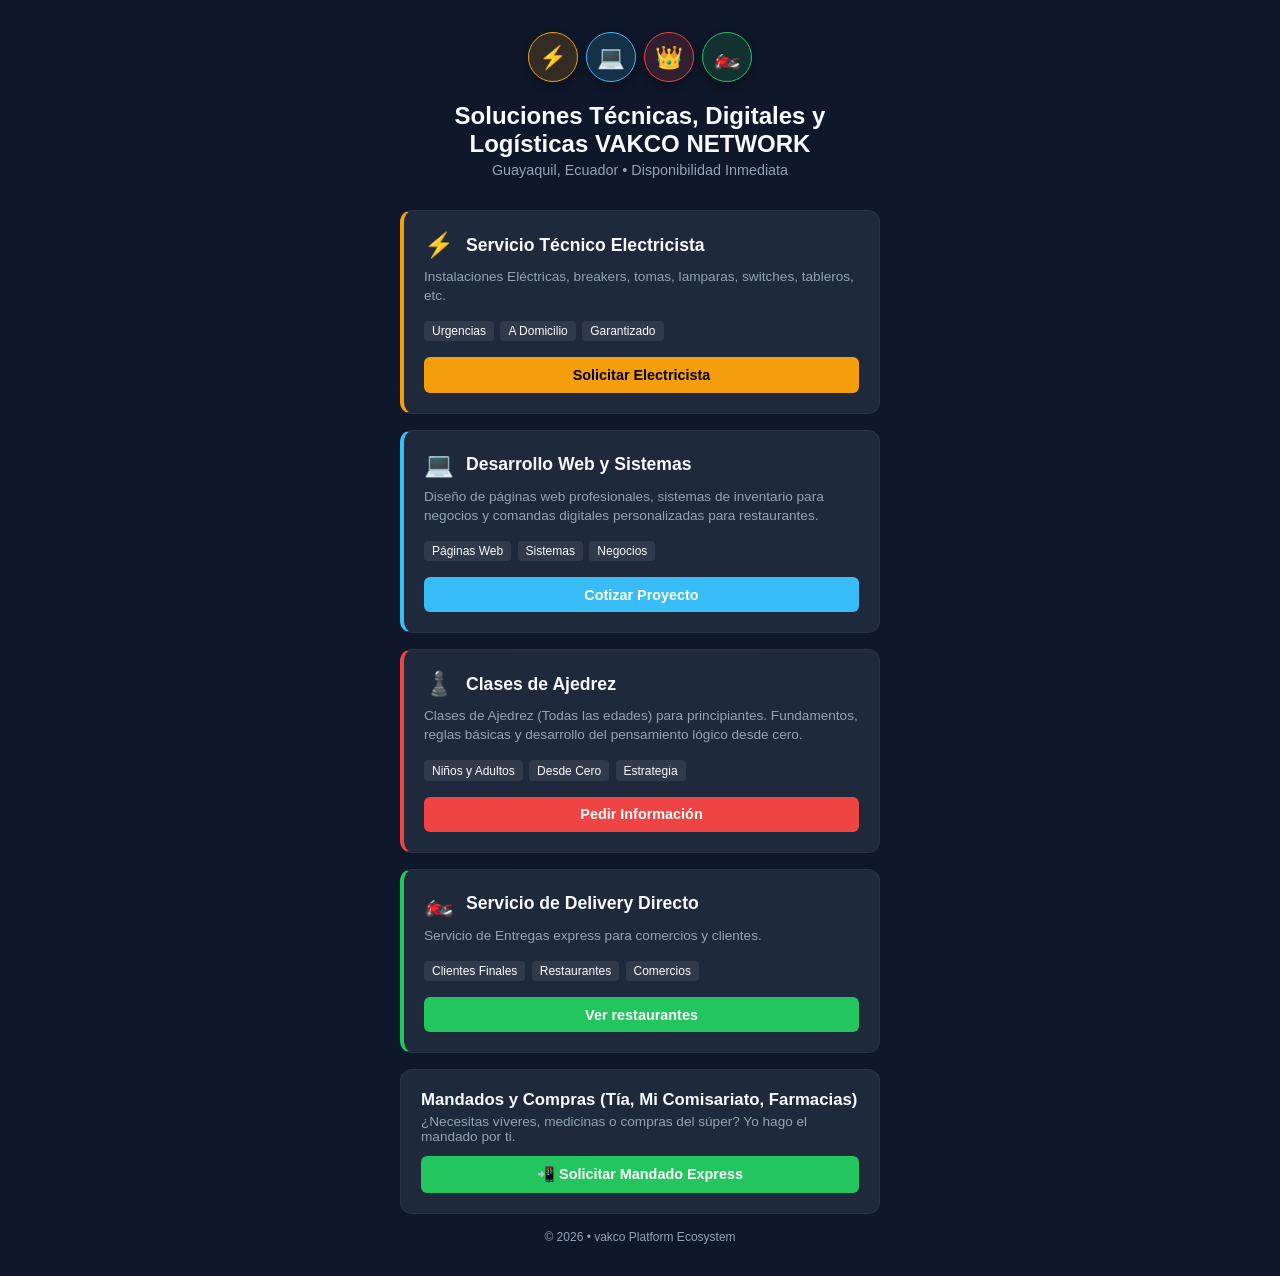
==== index.html @ 9e5ed891 "Fix HTML encoding issues in index.html" ====
<!DOCTYPE html>
<html lang="es">
<head>
    <meta charset="UTF-8">
    <meta name="viewport" content="width=device-width, initial-scale=1.0">
    <title>Soluciones Técnicas, Digitales y Logística VAKCO EXPRESS</title>
<link rel="stylesheet" href="estilos.css">      
</head>
<body>

    <div class="container">
        <header>
            <div class="logo-row">
                <div class="logo-circle circle-electricidad">⚡</div>
                <div class="logo-circle circle-software">💻</div>
                <div class="logo-circle circle-ajedrez">👑</div>
                <div class="logo-circle circle-delivery">🏍️</div>
            </div>
            <h1>Soluciones Técnicas, Digitales y Logísticas VAKCO NETWORK</h1>
            <p>Guayaquil, Ecuador • Disponibilidad Inmediata</p>
        </header>


        <!-- Tarjeta 1: Electricidad -->
        <div class="card electricidad">
            <div class="card-header">
                <span class="icon">⚡</span>
                <span class="card-title">Servicio Técnico Electricista</span>
            </div>
            <p class="card-desc">Instalaciones Eléctricas, breakers, tomas, lamparas, switches, tableros, etc.</p>
            <div class="tags">
                <a href="https://wa.me" class="tag" style="text-decoration: none;" target="_blank">Urgencias</a>
                <a href="https://wa.me" class="tag" style="text-decoration: none;" target="_blank">A Domicilio</a>
                <a href="https://wa.me" class="tag" style="text-decoration: none;" target="_blank">Garantizado</a>
            </div>
            <a href="https://wa.me" class="btn-action" target="_blank">Solicitar Electricista</a>
        </div>

        <!-- Tarjeta 2: Sistemas y Web -->
        <div class="card software">
            <div class="card-header">
                <span class="icon">💻</span>
                <span class="card-title">Desarrollo Web y Sistemas</span>
            </div>
            <p class="card-desc">Diseño de páginas web profesionales, sistemas de inventario para negocios y comandas digitales personalizadas para restaurantes.</p>
            <div class="tags">
                <a href="https://wa.me" class="tag" style="text-decoration: none;" target="_blank">Páginas Web</a>
                <a href="https://wa.me" class="tag" style="text-decoration: none;" target="_blank">Sistemas</a>
                <a href="https://wa.me" class="tag" style="text-decoration: none;" target="_blank">Negocios</a>
            </div>
            <a href="https://wa.me" class="btn-action" target="_blank">Cotizar Proyecto</a>
        </div>

        <!-- Tarjeta 3: Ajedrez -->
        <div class="card ajedrez">
            <div class="card-header">
                <span class="icon">♟️</span>
                <span class="card-title">Clases de Ajedrez</span>
            </div>
            <p class="card-desc">Clases de Ajedrez (Todas las edades) para principiantes. Fundamentos, reglas básicas y desarrollo del pensamiento lógico desde cero.</p>
            <div class="tags">
                <a href="https://wa.me" class="tag" style="text-decoration: none;" target="_blank">Niños y Adultos</a>
                <a href="https://wa.me" class="tag" style="text-decoration: none;" target="_blank">Desde Cero</a>
                <a href="https://wa.me" class="tag" style="text-decoration: none;" target="_blank">Estrategia</a>
            </div>
            <a href="https://wa.me" class="btn-action" target="_blank">Pedir Información</a>
        </div>

        <!-- Tarjeta 4: Delivery -->
        <div class="card delivery">
            <div class="card-header">
                <span class="icon">🏍️</span>
                <span class="card-title">Servicio de Delivery Directo</span>
            </div>
            <p class="card-desc">Servicio de Entregas express para comercios y clientes. </p>
            <div class="tags">
                <a href="https://wa.me" class="tag" style="text-decoration: none;" target="_blank">Clientes Finales</a>
                <a href="https://wa.me" class="tag" style="text-decoration: none;" target="_blank">Restaurantes</a>
                <a href="https://wa.me" class="tag" style="text-decoration: none;" target="_blank">Comercios</a>
            </div>
            <button class="btn-action" onclick="toggleMarketplace()">Ver restaurantes</button>
        </div>

        <!-- Sección de Restaurantes vakco Marketplace -->
            <div style="display: none;">
                <h2 class="section-title">🍔 Red vakco Express</h2>
                
                <!-- BARRA DE FILTROS (Categorías Comerciales) -->
                <div style="display: flex; gap: 0.5rem; overflow-x: auto; padding-bottom: 0.75rem; margin-bottom: 1rem; width: 100%; scrollbar-width: none;">
                    <button style="background: var(--accent-green); color: white; border: none; padding: 0.4rem 0.8rem; border-radius: 20px; font-size: 0.8rem; font-weight: bold; cursor: pointer; white-space: nowrap;" onclick="filterCategory('todos')">Todos</button>
                    <button style="background: rgba(255,255,255,0.08); color: white; border: none; padding: 0.4rem 0.8rem; border-radius: 20px; font-size: 0.8rem; cursor: pointer; white-space: nowrap;" onclick="filterCategory('bolones')">🟢 Bolones</button>
                    <button style="background: rgba(255,255,255,0.08); color: white; border: none; padding: 0.4rem 0.8rem; border-radius: 20px; font-size: 0.8rem; cursor: pointer; white-space: nowrap;" onclick="filterCategory('asaderos')">🍗 Asaderos</button>
                    <button style="background: rgba(255,255,255,0.08); color: white; border: none; padding: 0.4rem 0.8rem; border-radius: 20px; font-size: 0.8rem; cursor: pointer; white-space: nowrap;" onclick="filterCategory('picanterias')">🍗 Picanterias</button>
                    <button style="background: rgba(255,255,255,0.08); color: white; border: none; padding: 0.4rem 0.8rem; border-radius: 20px; font-size: 0.8rem; cursor: pointer; white-space: nowrap;" onclick="filterCategory('cevicherias')">🐟 Cevicherías</button>
                    <button style="background: rgba(255,255,255,0.08); color: white; border: none; padding: 0.4rem 0.8rem; border-radius: 20px; font-size: 0.8rem; cursor: pointer; white-space: nowrap;" onclick="filterCategory('mandados')">🛒 Supermercados y Farmacias</button>
                </div>

                <div id="vakco-marketplace" class="restaurant-list">
                    
                     <!-- LOCAL 1: BOLONES (La Esquina de Pedrito) -->
                    <div class="rest-item" data-category="bolones">
                        <div class="rest-info">
                            <h3>La Esquina de Pedrito</h3>
                            <p>Bolones, Tigrillos y productos de Verde.</p>
                        </div>
                        <a href="restaurantes/pedrito.html" class="menu-toggle" style="text-decoration: none; display: inline-block;">Ver Menú Disponible</a>   
                    </div>
                    <!-- fin rest 1-->


                    <!-- LOCAL 2: ASADEROS (Asadero de Pollos El Puma) -->
                    <div class="rest-item" data-category="asaderos">
                        <div class="rest-info">
                            <h3>Asadero de Pollos El Puma</h3>
                            <p>Asados con Arroz blanco o moro, menestra y maduro.</p>
                        </div>
                        <a href="restaurantes/el_puma.html" class="menu-toggle" style="text-decoration: none; display: inline-block;">Ver Menú Disponible</a>                   
                        </div>
                    </div>
                    <!-- fin rest 2-->

                    <!-- LOCAL 3: PICANTERIAS (Picanteria PepoFish) -->
                    <div class="rest-item" data-category="picanterias">
                        <div class="rest-info">
                            <h3>Picanteria PepoFish</h3>
                            <p>Encebollados, Banderas y Guatitas.</p>
                        </div>
                        <a href="restaurantes/pepofish.html" class="menu-toggle" style="text-decoration: none; display: inline-block;">Ver Menú Disponible</a>                   
                        </div>
                    </div>
                    <!-- fin rest 3-->


                    <!-- LOCAL 4: MANDADOS (Supermercados/Farmacias sin menú digital) -->
                    <div class="rest-item" data-category="mandados">
                        <div class="rest-info">
                            <h3>Mandados y Compras (Tía, Mi Comisariato, Farmacias)</h3>
                            <p>¿Necesitas víveres, medicinas o compras del súper? Yo hago el mandado por ti.</p>
                        </div>
                        <a href="https://wa.me:" class="btn-action" style="background-color: var(--accent-green); color: white; margin-top: 0.5rem;" target="_blank">📲 Solicitar Mandado Express</a>
                    </div>
                    <!-- fin rest 4-->

                    

                </div>
            </div>



        <footer>
            <p>© 2026 • vakco Platform Ecosystem</p>
        </footer>
                
        

    </div>

    <script>
        const WHATSAPP_NUMBER = "593962043878"; 

        function toggleMarketplace() {
            const market = document.getElementById('vakco-marketplace');
            if (market.style.display === "block") {
                market.style.display = "none";
            } else {
                market.style.display = "block";
                market.scrollIntoView({ behavior: 'smooth' });
            }
        }

        function toggleMenu(id) {
            const menu = document.getElementById(id);
            if (menu.style.display === "flex") {
                menu.style.display = "none";
            } else {
                menu.style.display = "flex";
            }
        }

        function orderProduct(restaurant, product, price) {
            var msg = "Hola! Quiero pedir por vakco Express:\n📍 Local: " + restaurant + "\n🍔 Producto: " + product + "\n💵 Precio: $" + price;
            window.open("https://wa.me" + encodeURIComponent(msg), "_blank");
        }


        function filterCategory(category) {
            const items = document.querySelectorAll('.rest-item');
            items.forEach(item => {
                if (category === 'todos' || item.getAttribute('data-category') === category) {
                    item.style.display = 'block';
                } else {
                    item.style.display = 'none';
                }
            });
    
            // Cambiar color visual del botón seleccionado
            const buttons = event.target.parentElement.querySelectorAll('button');
            buttons.forEach(btn => btn.style.background = 'rgba(255,255,255,0.08)');
            event.target.style.background = 'var(--accent-green)';
        }





    </script>
</body>
</html>
---- estilos.css ----
:root {
            --bg-color: #0f172a;
            --card-bg: #1e293b;
            --text-main: #f8fafc;
            --text-muted: #94a3b8;
            --accent-blue: #38bdf8;
            --accent-amber: #f59e0b;
            --accent-green: #22c55e;
            --accent-red: #ef4444;
        }

        * {
            box-sizing: border-box;
            margin: 0;
            padding: 0;
            font-family: 'Segoe UI', Tahoma, Geneva, Verdana, sans-serif;
        }

        body {
            background-color: var(--bg-color);
            color: var(--text-main);
            display: flex;
            flex-direction: column;
            align-items: center;
            padding: 2rem 1rem;
            min-height: 100vh;
        }

        .container {
            width: 100%;
            max-width: 480px;
        }

        header {
            text-align: center;
            margin-bottom: 2rem;
        }

        .logo-row {
            display: flex;
            justify-content: center;
            gap: 0.5rem;
            margin-bottom: 1.25rem;
            width: 100%;
        }

        .logo-circle {
            width: 50px;
            height: 50px;
            border-radius: 50%;
            display: flex;
            align-items: center;
            justify-content: center;
            font-size: 1.4rem;
            box-shadow: 0 4px 8px rgba(0,0,0,0.3);
            border: 1px solid rgba(255,255,255,0.05);
        }

        .circle-electricidad { background: rgba(245, 158, 11, 0.15); border-color: var(--accent-amber); }
        .circle-software { background: rgba(56, 189, 248, 0.15); border-color: var(--accent-blue); }
        .circle-ajedrez { background: rgba(239, 68, 68, 0.15); border-color: var(--accent-red); }
        .circle-delivery { background: rgba(34, 197, 94, 0.15); border-color: var(--accent-green); }


        header h1 {
            font-size: 1.5rem;
            margin-bottom: 0.25rem;
        }

        header p {
            color: var(--text-muted);
            font-size: 0.9rem;
        }

        .card {
            background-color: var(--card-bg);
            border-radius: 12px;
            padding: 1.25rem;
            margin-bottom: 1rem;
            border: 1px solid rgba(255, 255, 255, 0.05);
        }

        .card-header {
            display: flex;
            align-items: center;
            gap: 0.75rem;
            margin-bottom: 0.5rem;
        }

        .icon {
            font-size: 1.5rem;
        }

        .card-title {
            font-size: 1.1rem;
            font-weight: 600;
        }

        .card-desc {
            color: var(--text-muted);
            font-size: 0.85rem;
            line-height: 1.4;
            margin-bottom: 1rem;
        }

        .tags {
            display: flex;
            flex-wrap: wrap;
            gap: 0.4rem;
            margin-bottom: 1rem;
        }

        .tag {
            font-size: 0.75rem;
            padding: 0.2rem 0.5rem;
            border-radius: 4px;
            background: rgba(255, 255, 255, 0.08);
            color: var(--text-main);
        }

        .btn-action {
            display: block;
            text-align: center;
            background-color: var(--accent-blue);
            color: #000;
            text-decoration: none;
            font-weight: bold;
            font-size: 0.9rem;
            padding: 0.6rem;
            border-radius: 6px;
            width: 100%;
            border: none;
            cursor: pointer;
        }

        .electricidad { border-left: 4px solid var(--accent-amber); }
        .electricidad .btn-action { background-color: var(--accent-amber); }
        
        .software { border-left: 4px solid var(--accent-blue); }
        .software .btn-action { background-color: var(--accent-blue); color: #fff; }

        .ajedrez { border-left: 4px solid var(--accent-red); }
        .ajedrez .btn-action { background-color: var(--accent-red); color: #fff; }

        .delivery { border-left: 4px solid var(--accent-green); }
        .delivery .btn-action { background-color: var(--accent-green); color: #fff; }

        #vakco-marketplace {
            margin-top: 2rem;
            width: 100%;
        }

        .section-title {
            font-size: 1.2rem;
            margin: 1rem 0 1rem 0;
            color: var(--accent-green);
            text-transform: uppercase;
            letter-spacing: 0.05em;
            text-align: center;
            border-bottom: 1px solid rgba(34, 197, 94, 0.3);
            padding-bottom: 0.5rem;
        }

        .restaurant-list {
            display: flex;
            flex-direction: column;
            gap: 0.75rem;
            margin-bottom: 2rem;
        }

        .rest-item {
            background-color: var(--card-bg);
            border-radius: 12px;
            padding: 1.25rem;
            border: 1px solid rgba(255,255,255,0.05);
        }

        .rest-info h3 {
            font-size: 1.05rem;
            color: var(--text-main);
            margin-bottom: 0.25rem;
        }

        .rest-info p {
            font-size: 0.85rem;
            color: var(--text-muted);
            margin-bottom: 0.75rem;
        }

        .menu-toggle {
            background: none;
            border: 1px solid var(--accent-green);
            color: var(--accent-green);
            padding: 0.5rem;
            border-radius: 6px;
            font-size: 0.85rem;
            font-weight: bold;
            cursor: pointer;
            width: 100%;
            text-align: center;
        }

        .menu-items {
            display: none;
            margin-top: 1rem;
            padding-top: 0.75rem;
            border-top: 1px dashed rgba(255,255,255,0.1);
            flex-direction: column;
            gap: 0.6rem;
        }

        .menu-product {
            display: flex;
            justify-content: space-between;
            align-items: center;
            background: rgba(0,0,0,0.2);
            padding: 0.6rem;
            border-radius: 6px;
        }

        .prod-detail span {
            display: block;
            font-size: 0.85rem;
        }

        .prod-detail .price {
            color: var(--accent-green);
            font-weight: bold;
            font-size: 0.85rem;
            margin-top: 0.1rem;
        }

        .btn-order-prod {
            background-color: var(--accent-green);
            color: white;
            border: none;
            padding: 0.4rem 0.8rem;
            border-radius: 4px;
            font-size: 0.8rem;
            font-weight: bold;
            cursor: pointer;
        }

        footer {
            text-align: center;
            margin-top: 1rem;
            font-size: 0.75rem;
            color: var(--text-muted);
        }

        .btn-back-badge {
            display: inline-flex;
            align-items: center;
            gap: 8px;
            background-color: #1e293b; /* Fondo oscuro elegante */
            color: #4df !important; /* Azul celeste brillante */
            padding: 8px 16px;
            border-radius: 20px; /* Bordes redondeados de categoría */
            text-decoration: none;
            font-size: 0.9rem;
            font-weight: bold;
            border: 1px solid #334155;
            margin-bottom: 1.5rem;
            transition: all 0.3s ease;
        }

            .btn-back-badge:hover {
                background-color: #4df;
                color: #0f172a !important; /* Invierte colores al pasar el mouse */
        }
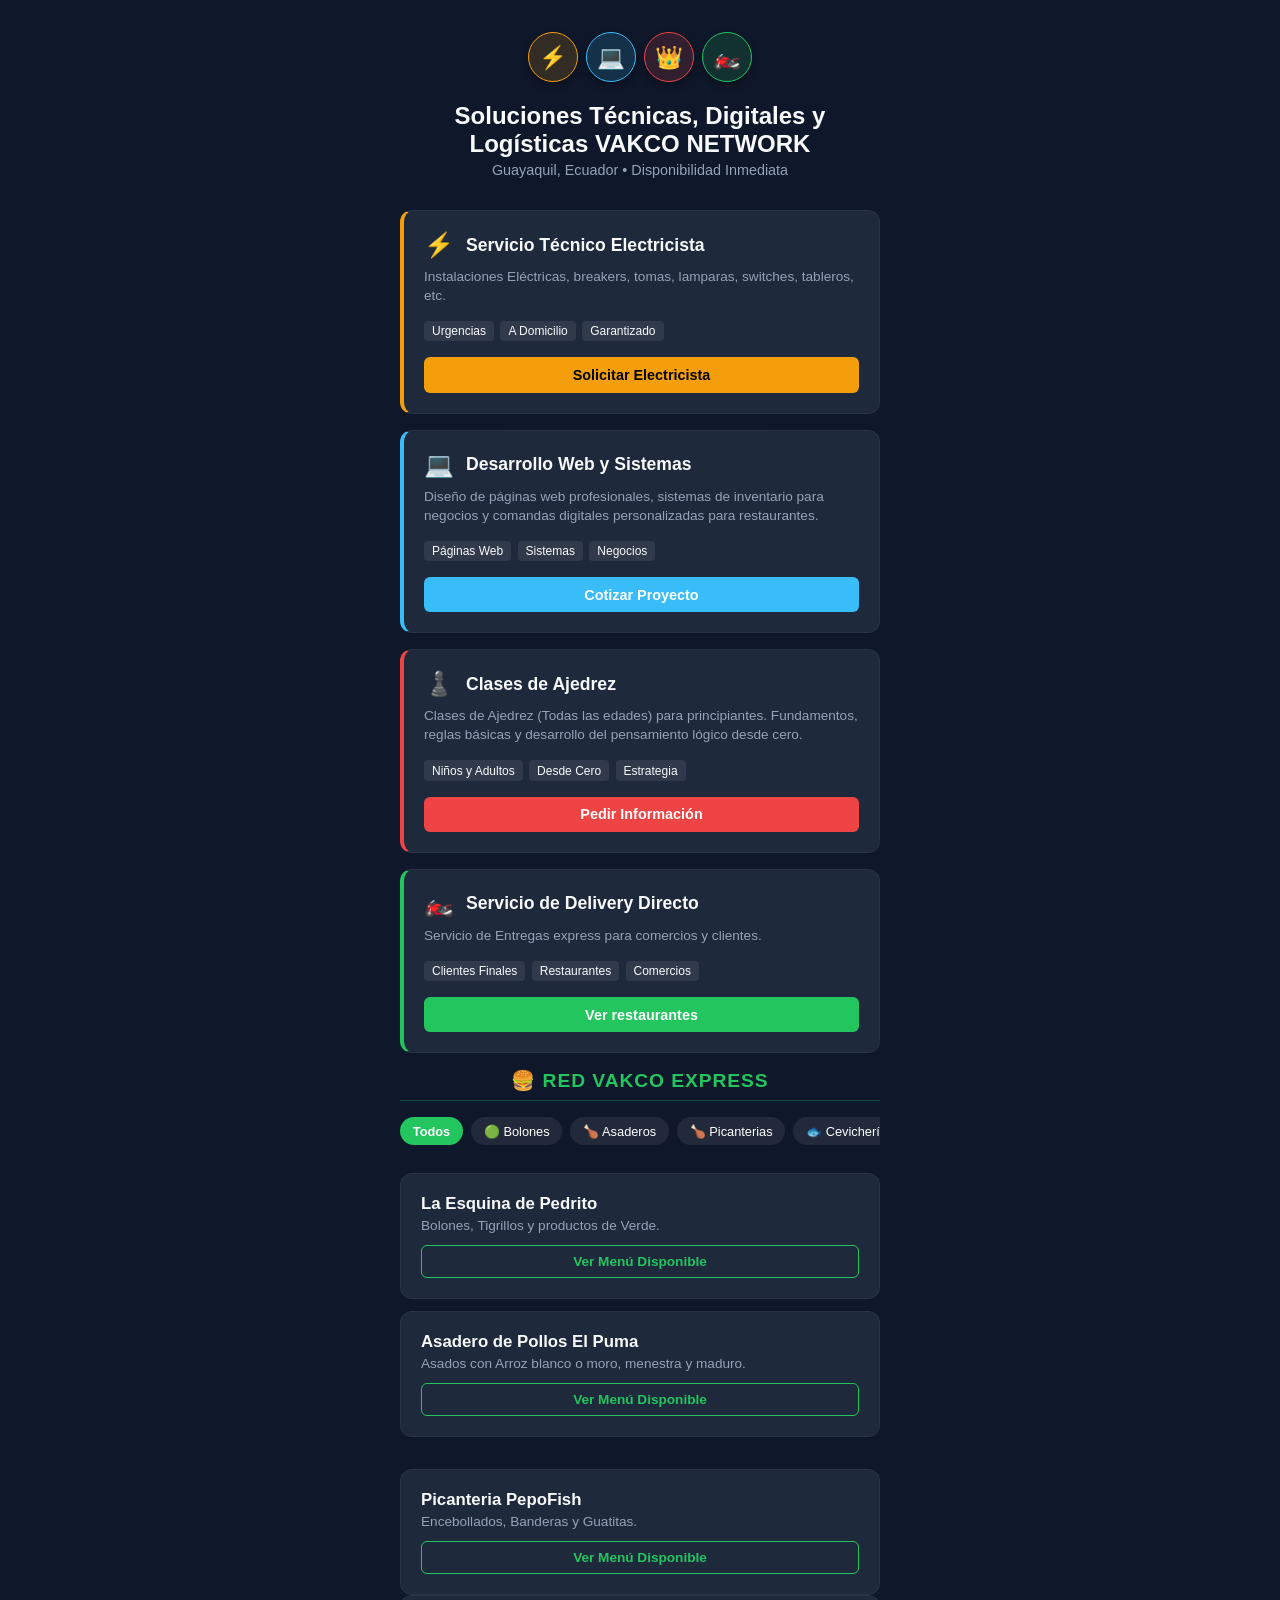
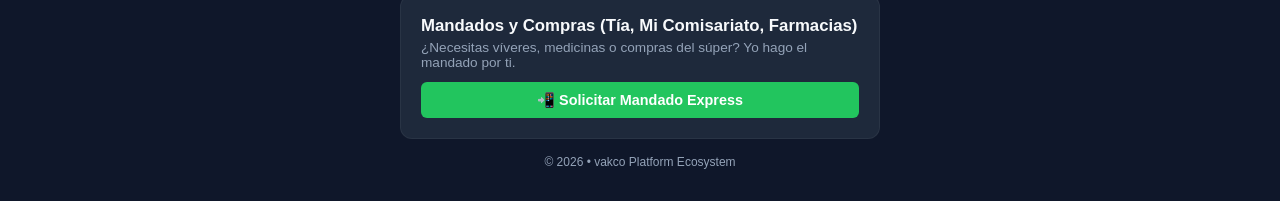
==== commit 3d361efd: "Fix HTML encoding issues in index.html" ====
--- a/index.html
+++ b/index.html
@@ -67,7 +67,7 @@
         </div>
 
         <!-- Tarjeta 4: Delivery -->
-        <div class="card delivery">
+        <div id="seccion-delivery" class="card delivery">
             <div class="card-header">
                 <span class="icon">🏍️</span>
                 <span class="card-title">Servicio de Delivery Directo</span>
@@ -82,7 +82,8 @@
         </div>
 
         <!-- Sección de Restaurantes vakco Marketplace -->
-            <div style="display: none;">
+            <div id="barra-categorias" class="marketplace-wrapper">
+
                 <h2 class="section-title">🍔 Red vakco Express</h2>
                 
                 <!-- BARRA DE FILTROS (Categorías Comerciales) -->
@@ -95,7 +96,7 @@
                     <button style="background: rgba(255,255,255,0.08); color: white; border: none; padding: 0.4rem 0.8rem; border-radius: 20px; font-size: 0.8rem; cursor: pointer; white-space: nowrap;" onclick="filterCategory('mandados')">🛒 Supermercados y Farmacias</button>
                 </div>
 
-                <div id="vakco-marketplace" class="restaurant-list">
+                <div class="restaurant-list">
                     
                      <!-- LOCAL 1: BOLONES (La Esquina de Pedrito) -->
                     <div class="rest-item" data-category="bolones">
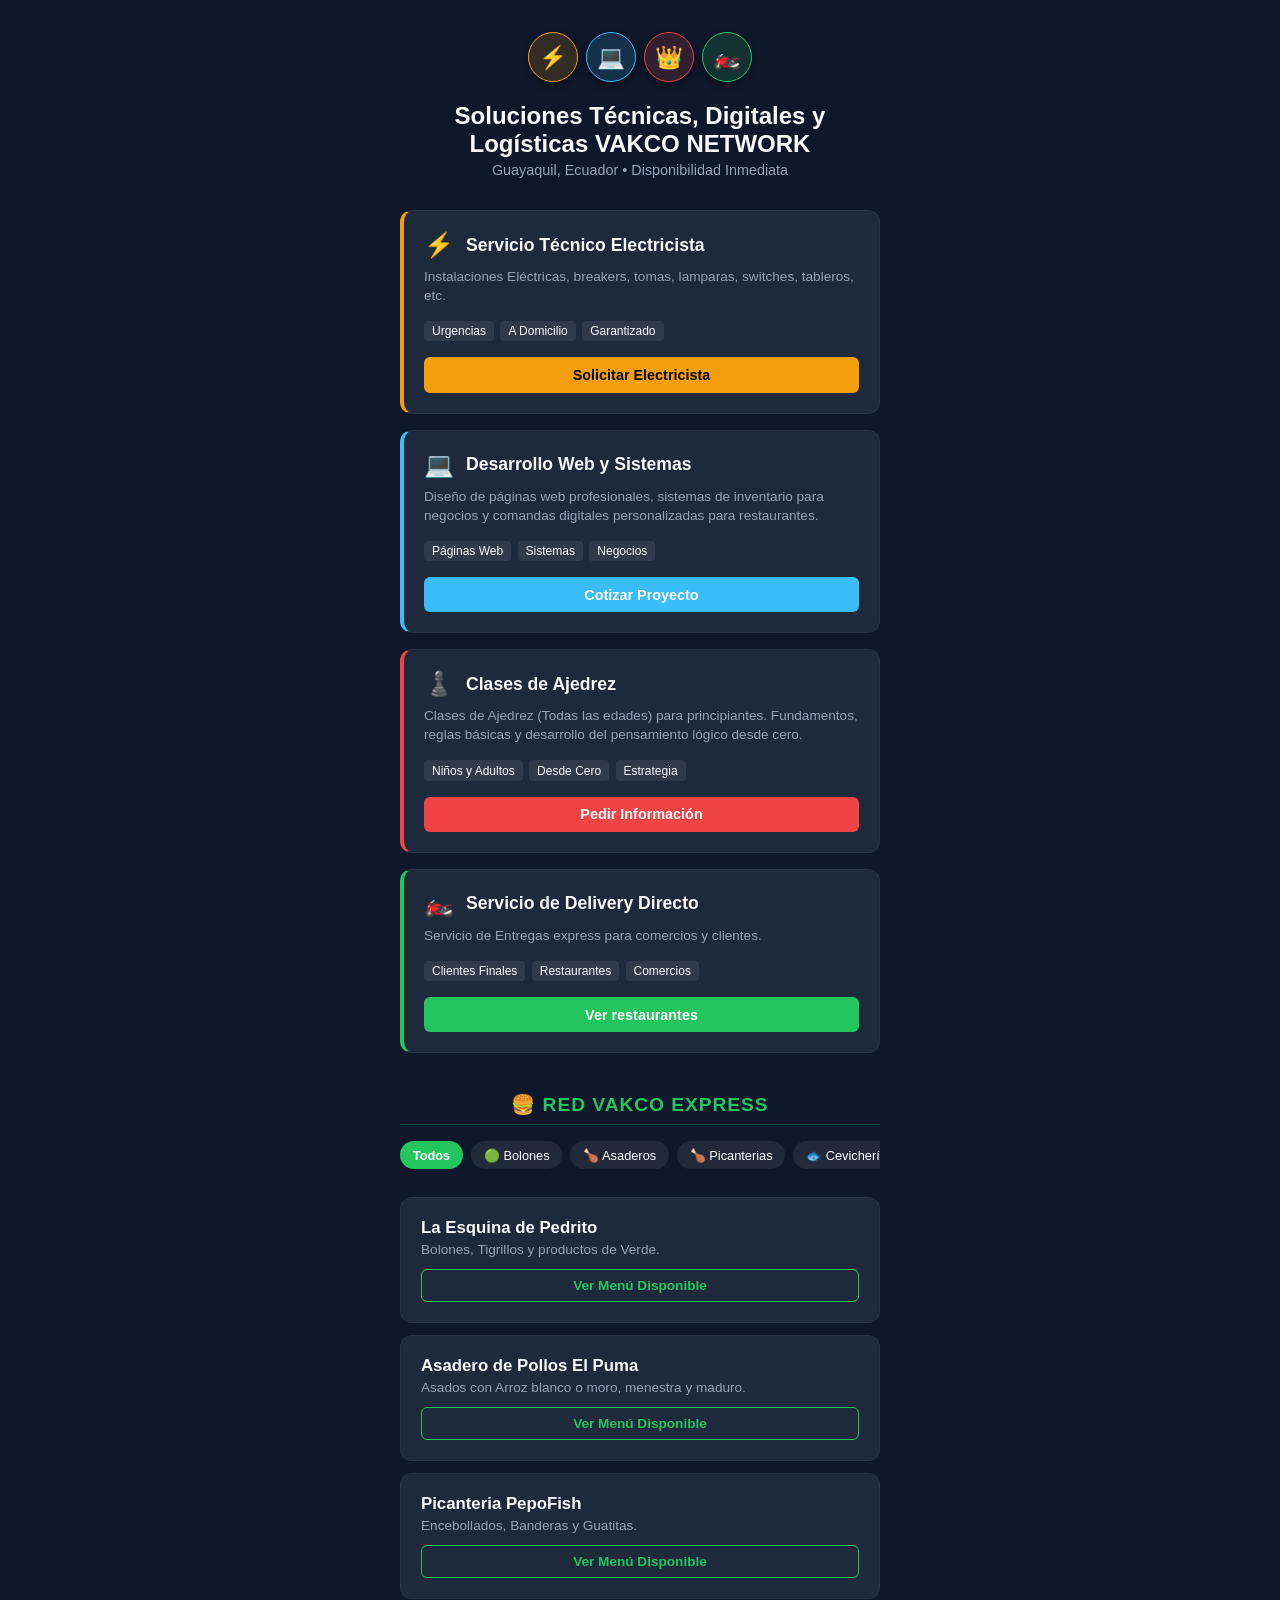
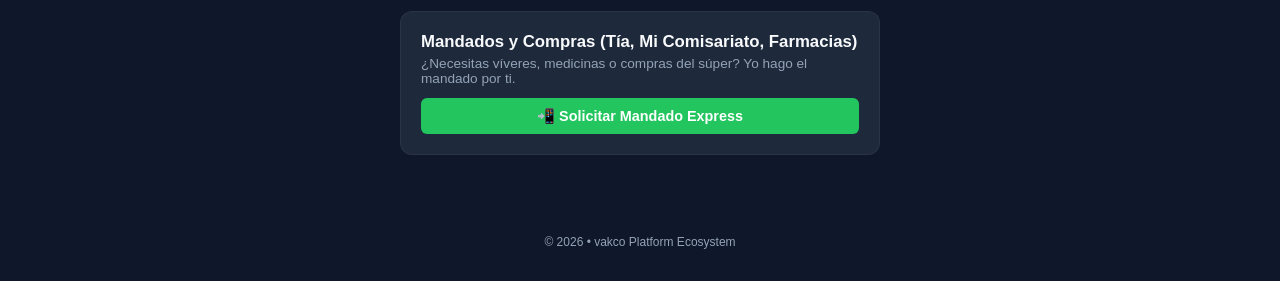
==== commit 76766a17: "Fix HTML encoding issues in index.html" ====
--- a/index.html
+++ b/index.html
@@ -117,7 +117,6 @@
                         </div>
                         <a href="restaurantes/el_puma.html" class="menu-toggle" style="text-decoration: none; display: inline-block;">Ver Menú Disponible</a>                   
                         </div>
-                    </div>
                     <!-- fin rest 2-->
 
                     <!-- LOCAL 3: PICANTERIAS (Picanteria PepoFish) -->
@@ -128,7 +127,6 @@
                         </div>
                         <a href="restaurantes/pepofish.html" class="menu-toggle" style="text-decoration: none; display: inline-block;">Ver Menú Disponible</a>                   
                         </div>
-                    </div>
                     <!-- fin rest 3-->
 
 
--- a/estilos.css
+++ b/estilos.css
@@ -268,4 +268,14 @@
                 background-color: #4df;
                 color: #0f172a !important; /* Invierte colores al pasar el mouse */
         }
+
+        /* Recupera el diseño y añade un respiro arriba al deslizar la pantalla */
+            .marketplace-wrapper {
+                display: block;
+                padding-top: 0.5rem;
+                padding-bottom: 2rem;
+                scroll-margin-top: 20px; /* Evita que el título quede pegado al borde del celular */
+            }
+            
+           
     
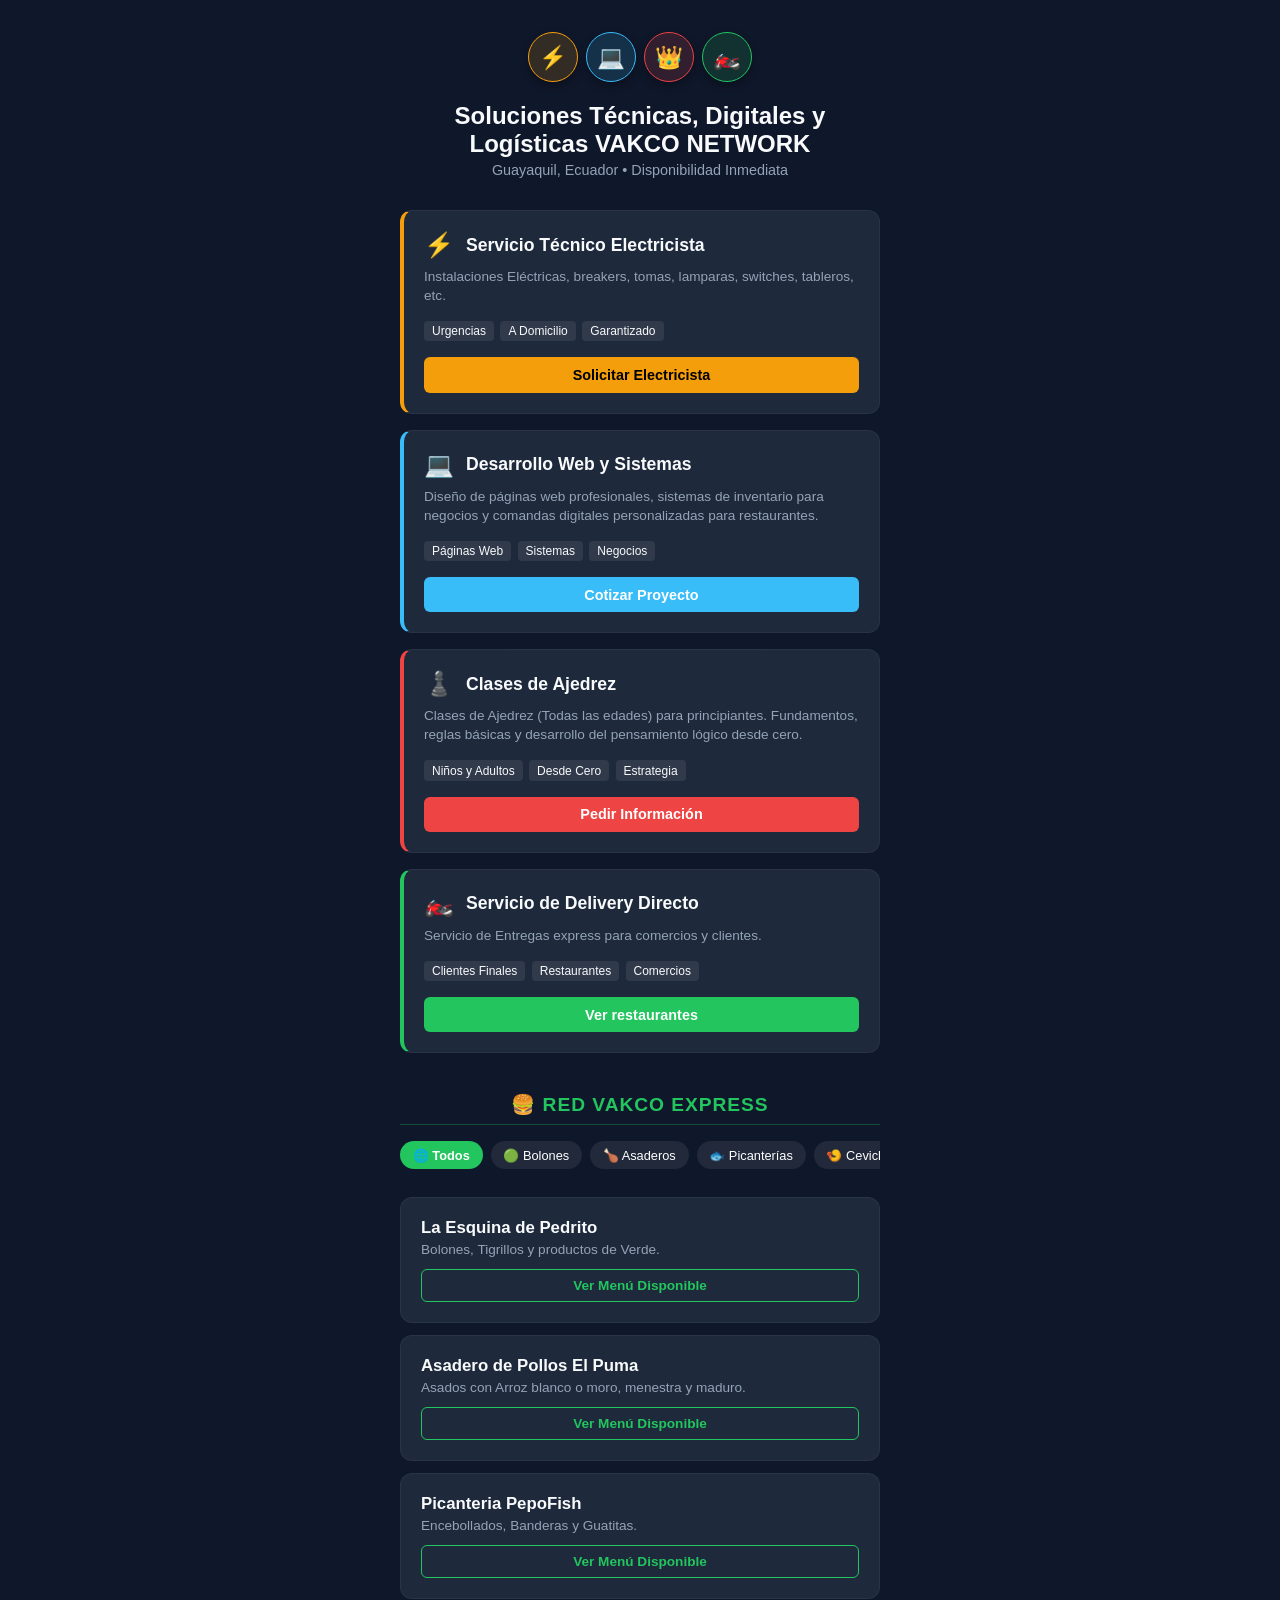
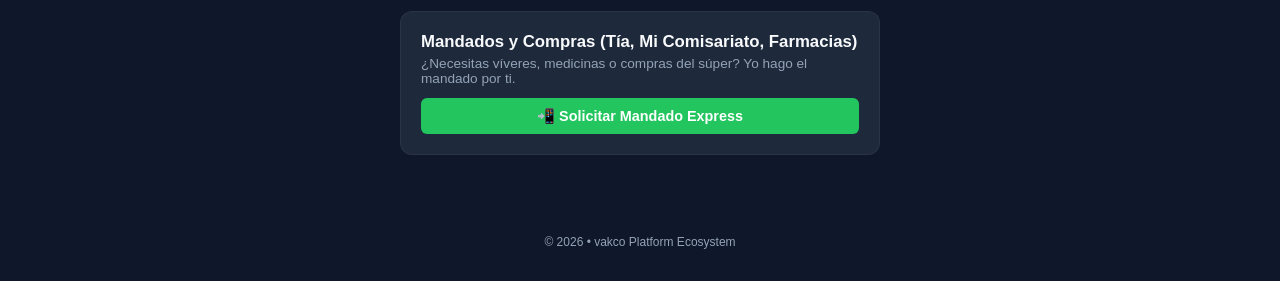
==== commit e888532a: "Fix HTML character encoding issues" ====
--- a/index.html
+++ b/index.html
@@ -87,14 +87,15 @@
                 <h2 class="section-title">🍔 Red vakco Express</h2>
                 
                 <!-- BARRA DE FILTROS (Categorías Comerciales) -->
-                <div style="display: flex; gap: 0.5rem; overflow-x: auto; padding-bottom: 0.75rem; margin-bottom: 1rem; width: 100%; scrollbar-width: none;">
-                    <button style="background: var(--accent-green); color: white; border: none; padding: 0.4rem 0.8rem; border-radius: 20px; font-size: 0.8rem; font-weight: bold; cursor: pointer; white-space: nowrap;" onclick="filterCategory('todos')">Todos</button>
-                    <button style="background: rgba(255,255,255,0.08); color: white; border: none; padding: 0.4rem 0.8rem; border-radius: 20px; font-size: 0.8rem; cursor: pointer; white-space: nowrap;" onclick="filterCategory('bolones')">🟢 Bolones</button>
-                    <button style="background: rgba(255,255,255,0.08); color: white; border: none; padding: 0.4rem 0.8rem; border-radius: 20px; font-size: 0.8rem; cursor: pointer; white-space: nowrap;" onclick="filterCategory('asaderos')">🍗 Asaderos</button>
-                    <button style="background: rgba(255,255,255,0.08); color: white; border: none; padding: 0.4rem 0.8rem; border-radius: 20px; font-size: 0.8rem; cursor: pointer; white-space: nowrap;" onclick="filterCategory('picanterias')">🍗 Picanterias</button>
-                    <button style="background: rgba(255,255,255,0.08); color: white; border: none; padding: 0.4rem 0.8rem; border-radius: 20px; font-size: 0.8rem; cursor: pointer; white-space: nowrap;" onclick="filterCategory('cevicherias')">🐟 Cevicherías</button>
-                    <button style="background: rgba(255,255,255,0.08); color: white; border: none; padding: 0.4rem 0.8rem; border-radius: 20px; font-size: 0.8rem; cursor: pointer; white-space: nowrap;" onclick="filterCategory('mandados')">🛒 Supermercados y Farmacias</button>
-                </div>
+        <div style="display: flex; gap: 0.5rem; overflow-x: auto; padding-bottom: 0.75rem; margin-bottom: 1rem; width: 100%; scrollbar-width: none;">
+            <button style="background: var(--accent-green); color: white; border: none; padding: 0.4rem 0.8rem; border-radius: 20px; font-size: 0.8rem; font-weight: bold; cursor: pointer; white-space: nowrap;" onclick="filterCategory('todos')">🌐 Todos</button>
+            <button style="background: rgba(255,255,255,0.08); color: white; border: none; padding: 0.4rem 0.8rem; border-radius: 20px; font-size: 0.8rem; cursor: pointer; white-space: nowrap;" onclick="filterCategory('bolones')">🟢 Bolones</button>
+            <button style="background: rgba(255,255,255,0.08); color: white; border: none; padding: 0.4rem 0.8rem; border-radius: 20px; font-size: 0.8rem; cursor: pointer; white-space: nowrap;" onclick="filterCategory('asaderos')">🍗 Asaderos</button>
+            <button style="background: rgba(255,255,255,0.08); color: white; border: none; padding: 0.4rem 0.8rem; border-radius: 20px; font-size: 0.8rem; cursor: pointer; white-space: nowrap;" onclick="filterCategory('picanterias')">🐟 Picanterías</button>
+            <button style="background: rgba(255,255,255,0.08); color: white; border: none; padding: 0.4rem 0.8rem; border-radius: 20px; font-size: 0.8rem; cursor: pointer; white-space: nowrap;" onclick="filterCategory('cevicherias')">🍤 Cevicherías</button>
+            <button style="background: rgba(255,255,255,0.08); color: white; border: none; padding: 0.4rem 0.8rem; border-radius: 20px; font-size: 0.8rem; cursor: pointer; white-space: nowrap;" onclick="filterCategory('mandados')">🛒 Supermercados y Farmacias</button>
+        </div>
+
 
                 <div class="restaurant-list">
                     
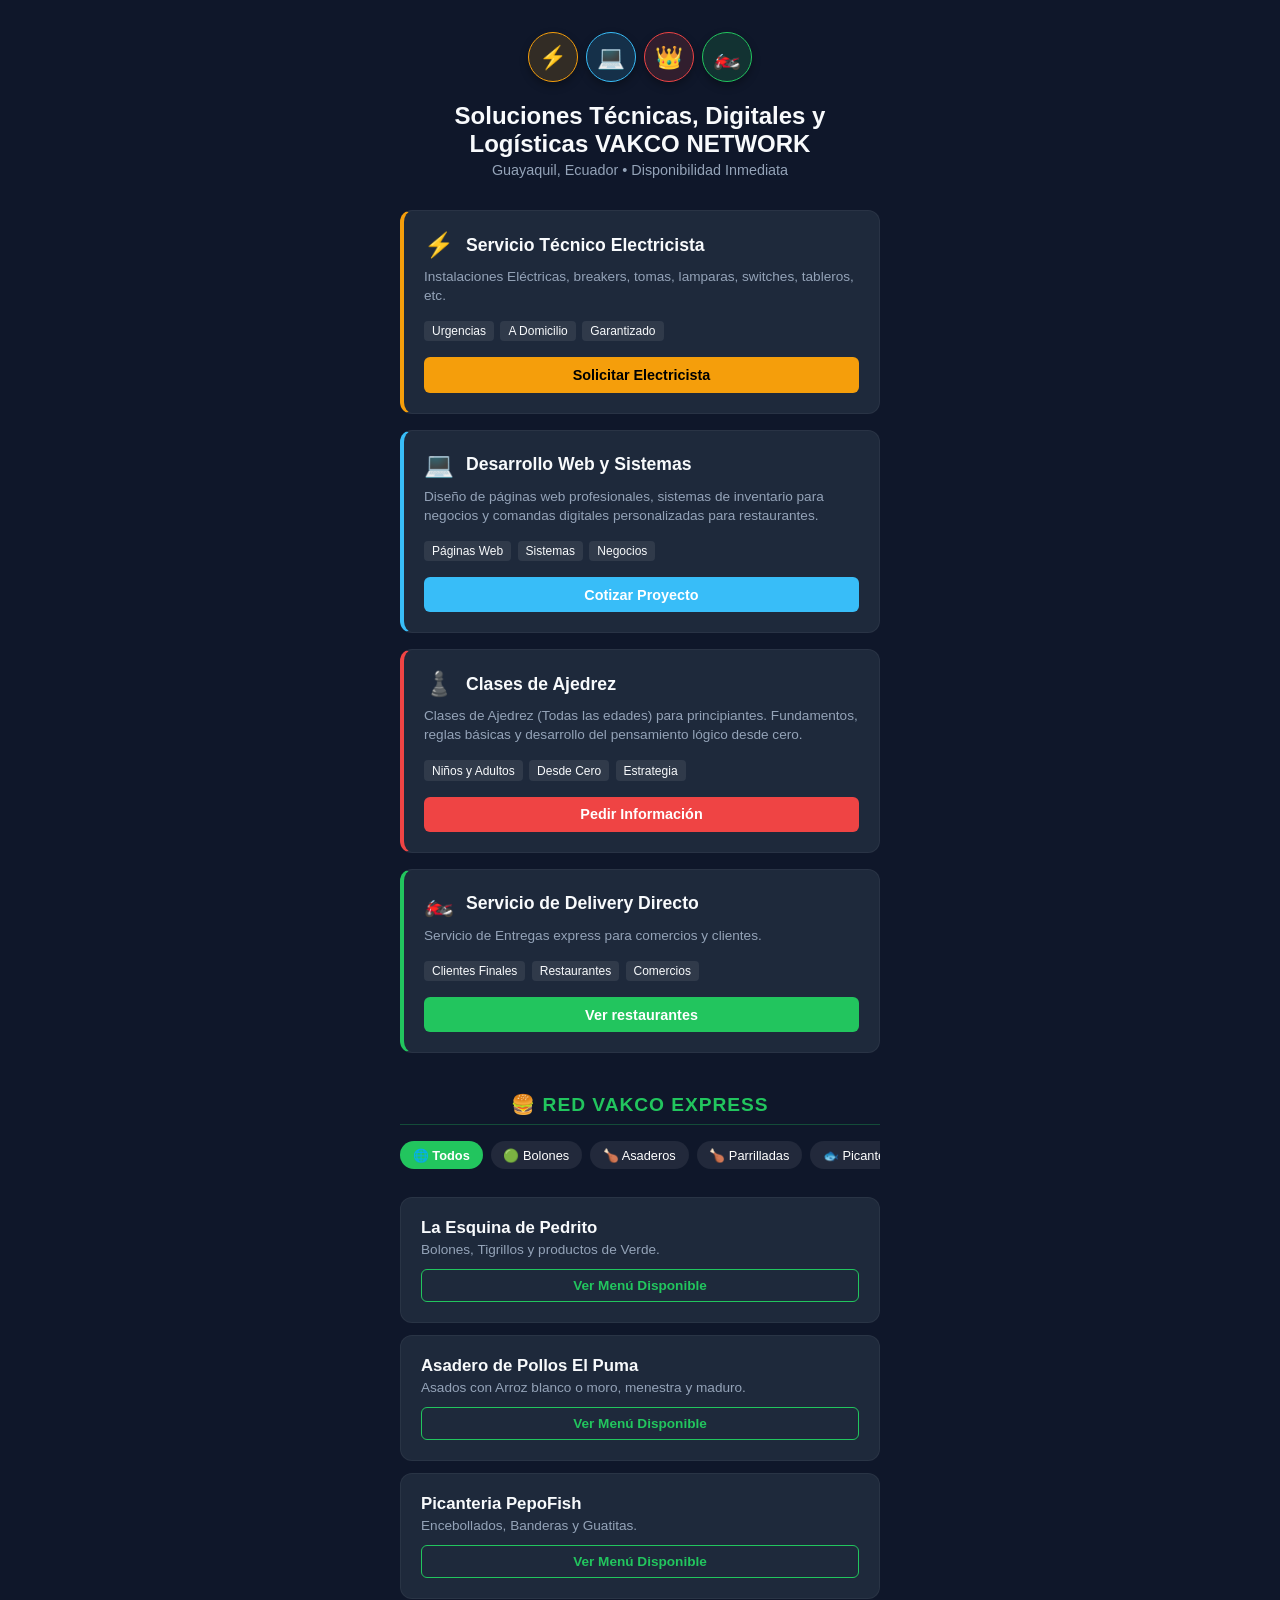
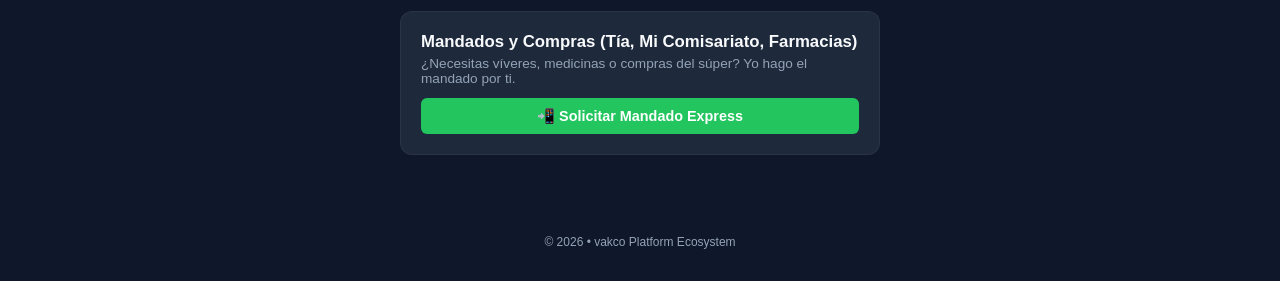
==== commit 82b6b1a1: "Fix HTML encoding issues in index.html" ====
--- a/index.html
+++ b/index.html
@@ -91,6 +91,7 @@
             <button style="background: var(--accent-green); color: white; border: none; padding: 0.4rem 0.8rem; border-radius: 20px; font-size: 0.8rem; font-weight: bold; cursor: pointer; white-space: nowrap;" onclick="filterCategory('todos')">🌐 Todos</button>
             <button style="background: rgba(255,255,255,0.08); color: white; border: none; padding: 0.4rem 0.8rem; border-radius: 20px; font-size: 0.8rem; cursor: pointer; white-space: nowrap;" onclick="filterCategory('bolones')">🟢 Bolones</button>
             <button style="background: rgba(255,255,255,0.08); color: white; border: none; padding: 0.4rem 0.8rem; border-radius: 20px; font-size: 0.8rem; cursor: pointer; white-space: nowrap;" onclick="filterCategory('asaderos')">🍗 Asaderos</button>
+            <button style="background: rgba(255,255,255,0.08); color: white; border: none; padding: 0.4rem 0.8rem; border-radius: 20px; font-size: 0.8rem; cursor: pointer; white-space: nowrap;" onclick="filterCategory('parrilladas')">🍗 Parrilladas</button>
             <button style="background: rgba(255,255,255,0.08); color: white; border: none; padding: 0.4rem 0.8rem; border-radius: 20px; font-size: 0.8rem; cursor: pointer; white-space: nowrap;" onclick="filterCategory('picanterias')">🐟 Picanterías</button>
             <button style="background: rgba(255,255,255,0.08); color: white; border: none; padding: 0.4rem 0.8rem; border-radius: 20px; font-size: 0.8rem; cursor: pointer; white-space: nowrap;" onclick="filterCategory('cevicherias')">🍤 Cevicherías</button>
             <button style="background: rgba(255,255,255,0.08); color: white; border: none; padding: 0.4rem 0.8rem; border-radius: 20px; font-size: 0.8rem; cursor: pointer; white-space: nowrap;" onclick="filterCategory('mandados')">🛒 Supermercados y Farmacias</button>
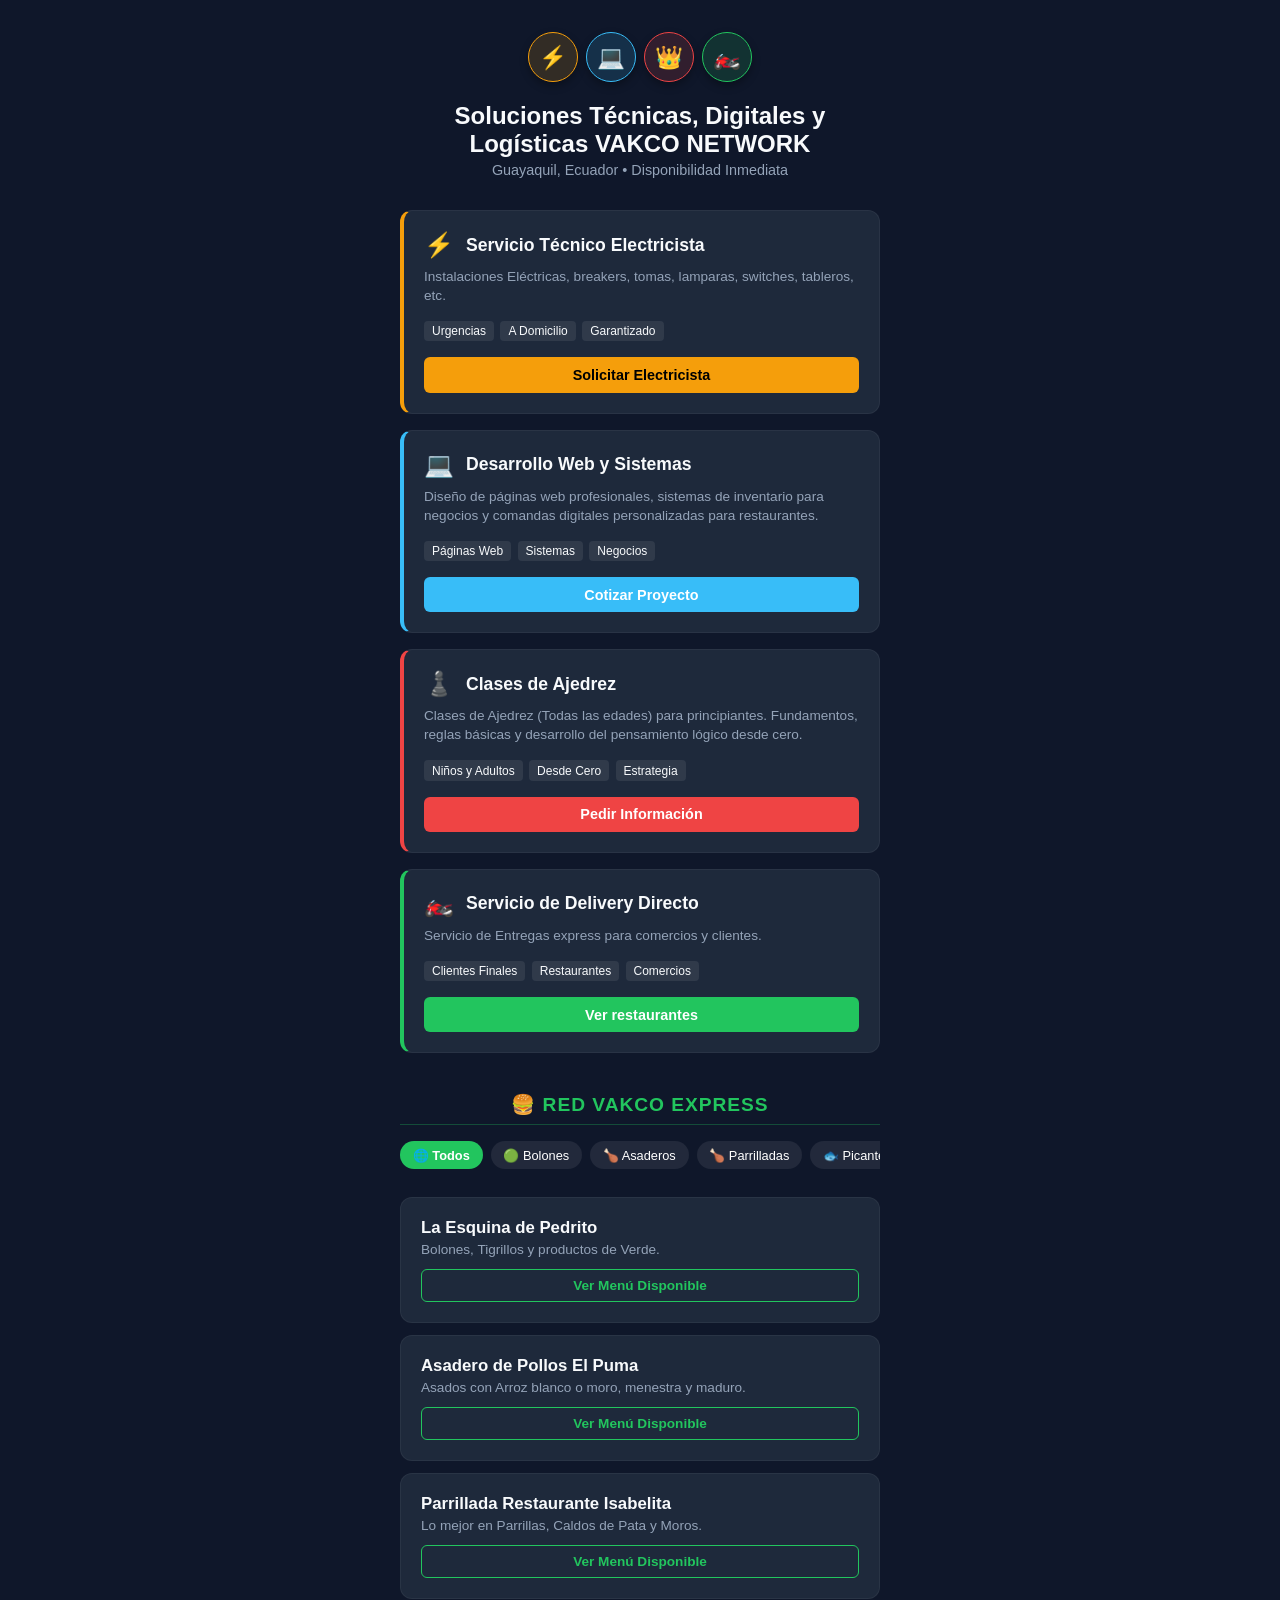
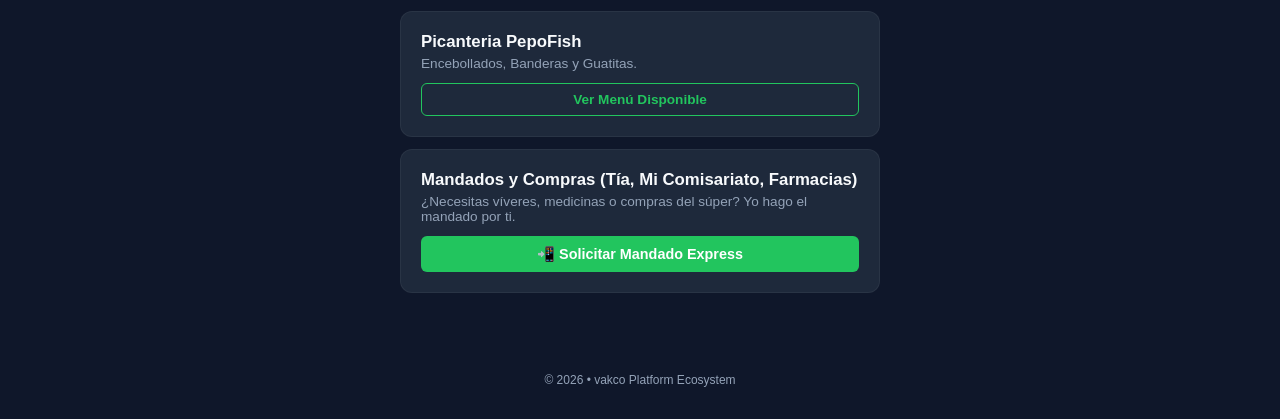
==== commit 0db92701: "Fix HTML encoding issues and improve structure" ====
--- a/index.html
+++ b/index.html
@@ -121,7 +121,17 @@
                         </div>
                     <!-- fin rest 2-->
 
-                    <!-- LOCAL 3: PICANTERIAS (Picanteria PepoFish) -->
+                    <!-- LOCAL 3: PARRILLADAS (Parrillada Restaurante Isabelita) -->
+                    <div class="rest-item" data-category="asaderos">
+                        <div class="rest-info">
+                            <h3>Parrillada Restaurante Isabelita</h3>
+                            <p>Lo mejor en Parrillas, Caldos de Pata y Moros.</p>
+                        </div>
+                        <a href="restaurantes/rest_isabelita.html" class="menu-toggle" style="text-decoration: none; display: inline-block;">Ver Menú Disponible</a>                   
+                        </div>
+                    <!-- fin rest 3-->
+
+                    <!-- LOCAL 4: PICANTERIAS (Picanteria PepoFish) -->
                     <div class="rest-item" data-category="picanterias">
                         <div class="rest-info">
                             <h3>Picanteria PepoFish</h3>
@@ -129,10 +139,10 @@
                         </div>
                         <a href="restaurantes/pepofish.html" class="menu-toggle" style="text-decoration: none; display: inline-block;">Ver Menú Disponible</a>                   
                         </div>
-                    <!-- fin rest 3-->
-
-
-                    <!-- LOCAL 4: MANDADOS (Supermercados/Farmacias sin menú digital) -->
+                    <!-- fin rest 4-->
+
+
+                    <!-- LOCAL 5: MANDADOS (Supermercados/Farmacias sin menú digital) -->
                     <div class="rest-item" data-category="mandados">
                         <div class="rest-info">
                             <h3>Mandados y Compras (Tía, Mi Comisariato, Farmacias)</h3>
@@ -140,14 +150,10 @@
                         </div>
                         <a href="https://wa.me:" class="btn-action" style="background-color: var(--accent-green); color: white; margin-top: 0.5rem;" target="_blank">📲 Solicitar Mandado Express</a>
                     </div>
-                    <!-- fin rest 4-->
-
-                    
+                    <!-- fin rest 5-->   
 
                 </div>
             </div>
-
-
 
         <footer>
             <p>© 2026 • vakco Platform Ecosystem</p>
